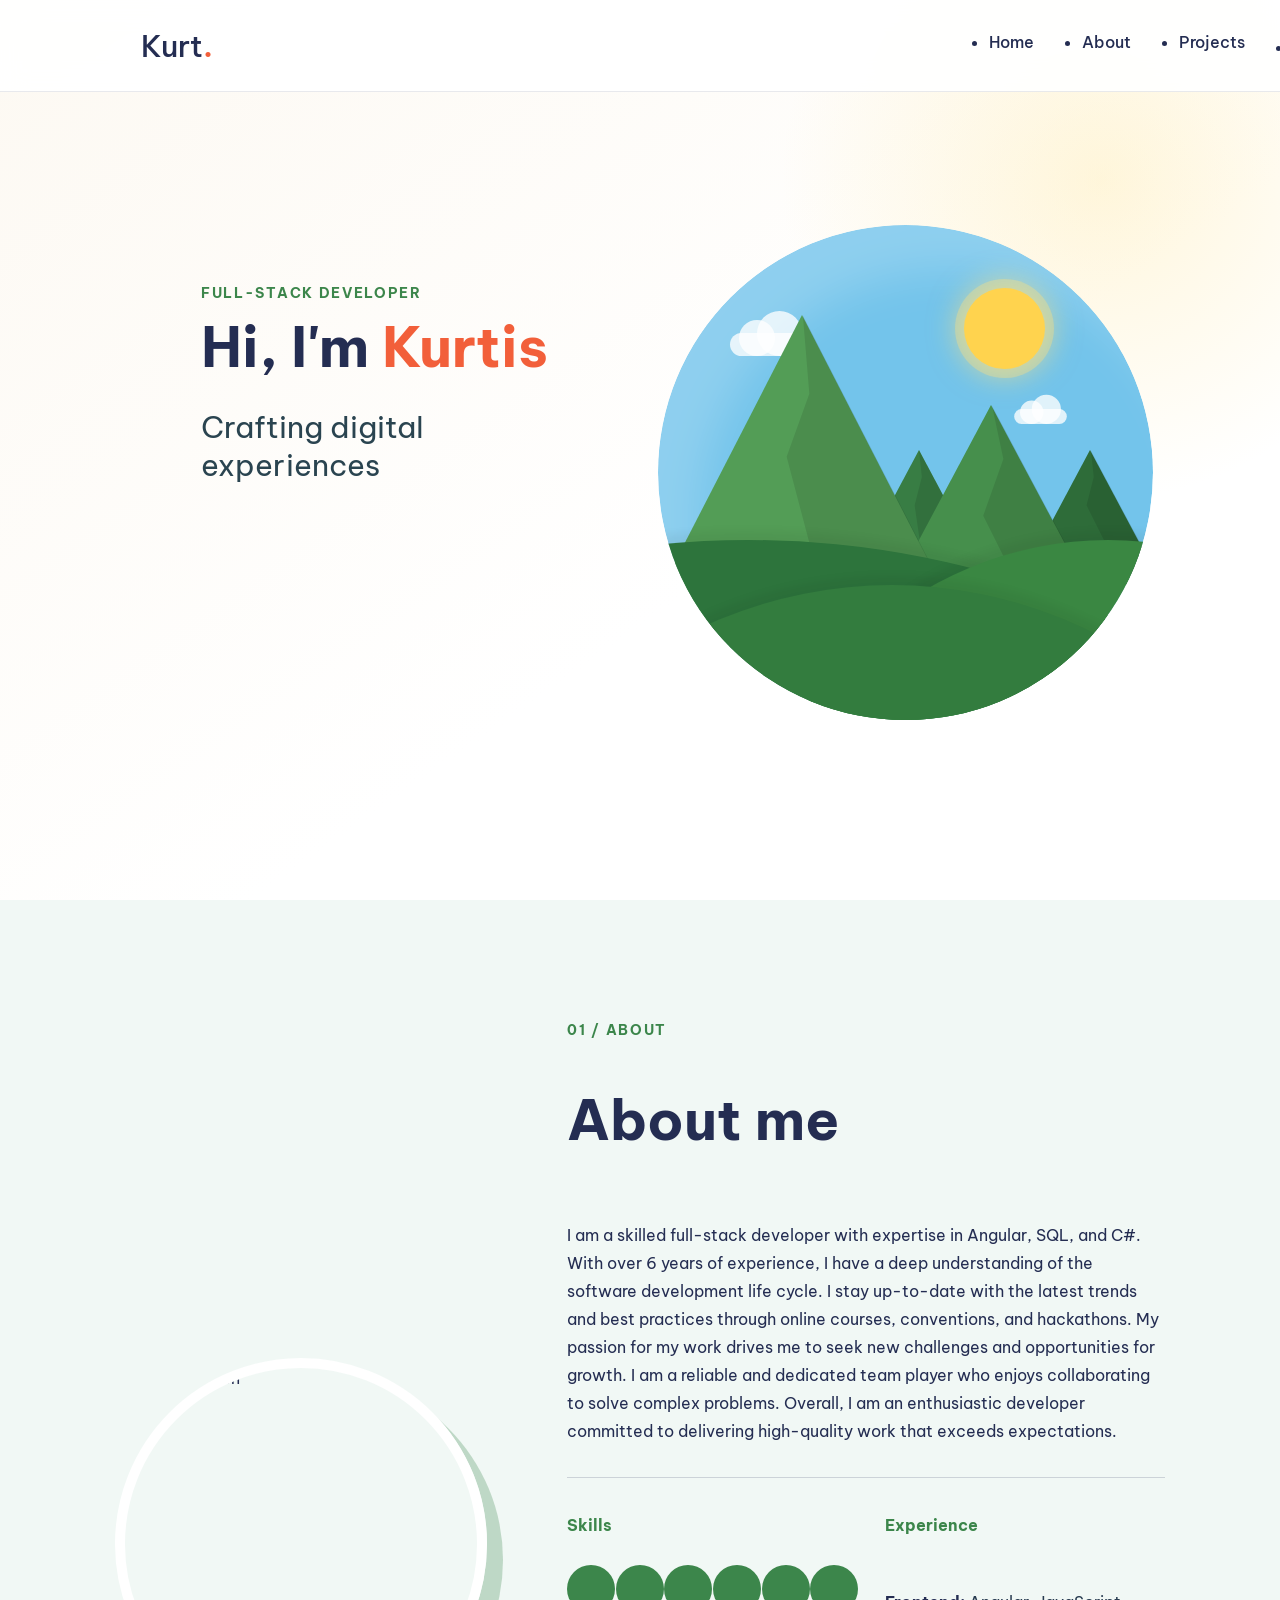
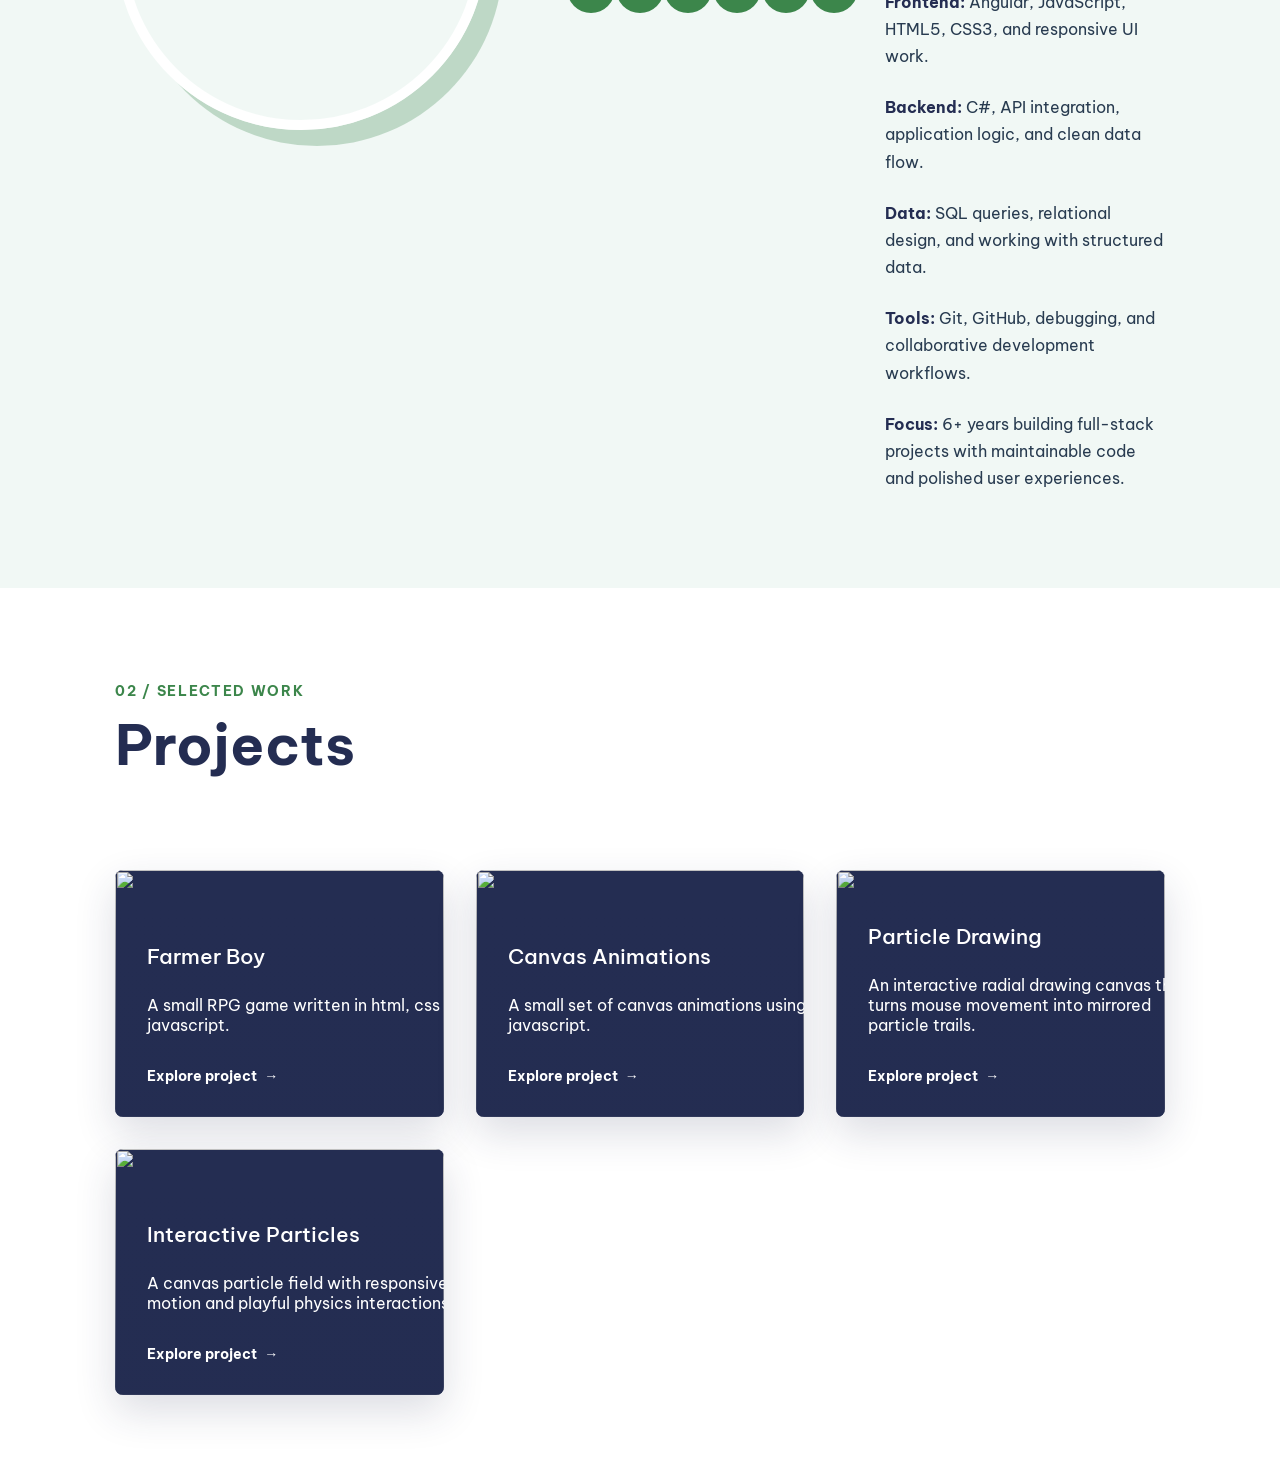
==== index.html @ e7549018 "Used AI to make some improvements feat: Enhance dialogue and shop interactions post-boss defeat  - A" ====
<!DOCTYPE html>
<html lang="en">
  <head>
    <meta charset="UTF-8" />
    <link rel="icon" type="image/svg+xml" href="favicon.svg" />
    <meta name="viewport" content="width=device-width, initial-scale=1.0" />
    <title>Kurtis Mason Portfolio</title>
    <link rel="preconnect" href="https://fonts.googleapis.com" />
    <link rel="preconnect" href="https://fonts.gstatic.com" crossorigin />
    <link
      href="https://fonts.googleapis.com/css2?family=Be+Vietnam+Pro:wght@400;500;700&display=swap"
      rel="stylesheet"
    />
    <link rel="stylesheet" href="cssreset.css" />
    <link rel="stylesheet" href="styles.css" />
    <script
      src="https://kit.fontawesome.com/8000a0a943.js"
      crossorigin="anonymous"
    ></script>
  </head>

  <body>
    <!-- header section-->
    <header class="header">
      <div class="container header-container">
        <a href="#home" class="logo">Kurt<b>.</b></a>
        <nav>
          <ul role="list" class="nav-list">
            <li><a href="#home">Home</a></li>
            <li><a href="#about">About</a></li>
            <li><a href="#projects">Projects</a></li>
            <!--<li><a href="#contact">Contact</a></li>-->
            <li><i class="fa fa-moon" onclick="setDarkMode(this)"></i></li>
            <i class="fa fa-times mobile-only" onclick="closeMenu()"></i>
          </ul>
          <i class="fa fa-bars mobile-only" onclick="openMenu()"></i>
        </nav>
      </div>
    </header>

    <main>
      <!-- home section -->
      <section class="home" id="home">
        <div class="container home-container">
          <div class="intro-container">
            <p class="eyebrow">Full-stack developer</p>
            <h1 class="fs-primary-heading">Hi, I'm <span>Kurtis</span></h1>
            <p class="sub-text">Crafting digital experiences</p>
          </div>
          <div class="css-art">
            <div class="background">
                <div class="sky">
                  <div class="sun"></div>
                  <div class="cloud cloud1"></div>
                  <div class="cloud cloud2"></div>
                  <div class="moon">
                    <div class="crater crater1"></div>
                    <div class="crater crater2"></div>
                    <div class="crater crater3"></div>
                  </div>
                  <div class="star star1"><span>&#10022;</span></div>
                  <div class="star star2"><span>&#10022;</span></div>
                  <div class="star star3"><span>&#10022;</span></div>
                  <div class="dot1"></div>
                  <div class="dot2"></div>
                </div>
              </div>
              <div class="foreground">
                <div class="mountain1"></div>
                <div class="mountain2"></div>
                <div class="mountain3"></div>
                <div class="mountain4"></div>
                <div class="ground1"></div>
                <div class="ground2"></div>
                <div class="ground3"></div>
                <div class="cliff1"></div>
              </div>
            </div>
        </div>
      </section>

      <section class="about" id="about">
        <div class="about-container">
          <div class="col-1">
            <div class="img">
              <img src="assets/about.jpg" alt="Kurtis Mason" />
            </div>
          </div>
          <div class="col-2">
            <p class="section-label">01 / About</p>
            <h1 class="fs-primary-heading">About me</h1>
            <p>
              I am a skilled full-stack developer with expertise in Angular,
              SQL, and C#. With over 6 years of experience, I have a deep
              understanding of the software development life cycle. I stay
              up-to-date with the latest trends and best practices through
              online courses, conventions, and hackathons. My passion for my
              work drives me to seek new challenges and opportunities for
              growth. I am a reliable and dedicated team player who enjoys
              collaborating to solve complex problems. Overall, I am an
              enthusiastic developer committed to delivering high-quality work
              that exceeds expectations.
            </p>

            <div class="experience-grid">
              <div class="skills">
                <h2>Skills</h2>
                <div class="skill-icons" aria-label="Skills">
                  <i class="fa-brands fa-angular" title="Angular"></i>
                  <i class="fa-brands fa-js" title="JavaScript"></i>
                  <i class="fa-solid fa-code" title="HTML and CSS"></i>
                  <i class="fa-solid fa-server" title="C# and APIs"></i>
                  <i class="fa-solid fa-database" title="SQL"></i>
                  <i class="fa-brands fa-git-alt" title="Git and GitHub"></i>
                </div>
              </div>
              <div class="experience">
                <h2>Experience</h2>
                <div class="experience-list">
                  <p><strong>Frontend:</strong> Angular, JavaScript, HTML5, CSS3, and responsive UI work.</p>
                  <p><strong>Backend:</strong> C#, API integration, application logic, and clean data flow.</p>
                  <p><strong>Data:</strong> SQL queries, relational design, and working with structured data.</p>
                  <p><strong>Tools:</strong> Git, GitHub, debugging, and collaborative development workflows.</p>
                  <p><strong>Focus:</strong> 6+ years building full-stack projects with maintainable code and polished user experiences.</p>
                </div>
              </div>
            </div>
          </div>
        </div>
      </section>

      <section class="projects container" id="projects">
        <p class="section-label">02 / Selected work</p>
        <h1 class="fs-primary-heading">Projects</h1>
        <div class="project-list">
          <div class="card">
            <img src="assets/farmer-boy.png" alt="" />
            <div class="card-layer">
              <p class="title">Farmer Boy</p>
              <p class="description">
                A small RPG game written in html, css and javascript.
              </p>
              <a class="project-link" href="./javascript-games/rpg-game/index.html"
                >Explore project <span aria-hidden="true">&rarr;</span></a>
            </div>
          </div>
          <div class="card">
            <img src="assets/canvas-animations.png" alt="" />
            <div class="card-layer">
              <p class="title">Canvas Animations</p>
              <p class="description">
                A small set of canvas animations using javascript.
              </p>

              <a class="project-link" href="./canvas-animations/index.html"
                >Explore project <span aria-hidden="true">&rarr;</span></a>
            </div>
          </div>
          <div class="card">
            <img src="assets/canvas-animations.png" alt="" />
            <div class="card-layer">
              <p class="title">Particle Drawing</p>
              <p class="description">
                An interactive radial drawing canvas that turns mouse movement
                into mirrored particle trails.
              </p>
              <a class="project-link" href="./canvas-animations/index1.html"
                >Explore project <span aria-hidden="true">&rarr;</span></a>
            </div>
          </div>
          <div class="card">
            <img src="assets/canvas-animations.png" alt="" />
            <div class="card-layer">
              <p class="title">Interactive Particles</p>
              <p class="description">
                A canvas particle field with responsive motion and playful
                physics interactions.
              </p>
              <a class="project-link" href="./canvas-animations/index2.html"
                >Explore project <span aria-hidden="true">&rarr;</span></a>
            </div>
          </div>
        </div>
      </section>
    </main>

    <script src="main.js"></script>
  </body>
</html>
---- styles.css ----
:root {
  --clr-accent-500: hsl(12, 60%, 45%);
  --clr-accent-400: hsl(12, 88%, 59%);
  --clr-accent-300: hsl(12, 88%, 75%);
  --clr-accent-100: hsl(13, 100%, 96%);

  --clr-primary-400: hsl(228, 39%, 23%);

  --clr-neutral-900: hsl(232, 12%, 13%);
  --clr-neutral-100: hsl(0, 0%, 100%);
  --clr-surface-soft: hsl(156, 33%, 96%);
  --clr-surface-warm: hsl(38, 70%, 97%);
  --clr-meadow-400: hsl(132, 38%, 38%);

  --ff-primary: "Be Vietnam Pro", sans-serif;

  --ff-body: var(--ff-primary);
  --ff-heading: var(--ff-primary);

  --fw-regular: 400;
  --fw-semi-bold: 500;
  --fw-bold: 700;

  --fs-200: 0.8125rem;
  --fs-300: 0.875rem;
  --fs-400: 0.9375rem;
  --fs-500: 1rem;
  --fs-600: 1.3rem;
  --fs-700: 1.875rem;
  --fs-800: 2.5rem;
  --fs-900: 3.5rem;

  --fs-body: var(--fs-400);
  --fs-primary-heading: var(--fs-800);
  --fs-secondary-heading: var(--fs-700);
  --fs-nav: var(--fs-600);
  --fs-button: var(--fs-300);
  --fs-logo: var(--fs-700);
  --fs-icon: var(--fs-600);

  --size-100: 0.25rem;
  --size-200: 0.5rem;
  --size-300: 0.75rem;
  --size-400: 1rem;
  --size-500: 1.5rem;
  --size-600: 2rem;
  --size-700: 3rem;
  --size-800: 4rem;
  --size-900: 5rem;

  --max-width: 72rem;
}

.dark-mode {
  --clr-accent-500: hsl(12, 60%, 45%);
  --clr-accent-400: hsl(12, 88%, 59%);
  --clr-accent-300: hsl(12, 88%, 75%);
  --clr-accent-100: hsl(13, 100%, 96%);

  --clr-primary-400: hsl(13, 100%, 96%);

  --clr-neutral-900: hsl(0 0% 100%);
  --clr-neutral-100: hsl(232, 12%, 13%);
  --clr-surface-soft: hsl(190, 20%, 17%);
  --clr-surface-warm: hsl(220, 18%, 15%);
  --clr-meadow-400: hsl(135, 44%, 58%);
}

@media (min-width: 50em) {
  :root {
    --fs-body: var(--fs-500);
    --fs-primary-heading: var(--fs-900);
    --fs-secondary-heading: var(--fs-700);

    --fs-nav: var(--fs-500);
  }
}

/* general styling */

html {
  scroll-behavior: smooth;
}
body {
  font-size: var(--fs-body);
  font-family: var(--ff-body);
  color: var(--clr-primary-400);
  background: var(--clr-neutral-100);
  margin: 0 auto;
  transition: background-color 0.15s ease, color 0.15s ease;
}

p:not([class]) {
  max-width: 100ch;
}

section {
  padding-left: 9%;
  padding-right: 9%;
}

.container {
  max-width: var(--max-width);
  margin: 0 auto;
}

/* button */

.button {
  display: inline-flex;
  cursor: pointer;
  text-decoration: none;
  border: 0;
  border-radius: 100vmax;
  padding: 1em 2em;
  font-weight: var(--fw-bold);
  font-size: var(--fs-button);
  line-height: 1;
  color: var(--clr-neutral-100);
  background-color: var(--clr-accent-400);
  box-shadow: 0 1.125em 1em -1em var(--clr-accent-500);
}

.button[data-type="inverted"] {
  background-color: var(--clr-neutral-100);
  color: var(--clr-accent-400);
}

.button[data-shadow="none"] {
  box-shadow: none;
}

.button:hover,
.button:focus-visible {
  background-color: var(--clr-accent-300);
}

.button[data-type="inverted"]:hover,
.button[data-type="inverted"]:focus-visible {
  background-color: var(--clr-neutral-100);
  color: var(--clr-accent-300);
}

/* Icons */

i.fa {
  cursor: pointer;
  font-size: var(--fs-icon);
}

i.fa.mobile-only {
  display: none;
}

@media (max-width: 50em) {
  i.fa.mobile-only {
    display: block;
  }
}

/* Logo */
.logo {
  text-decoration: none;
  font-size: var(--fs-logo);
  color: var(--clr-primary-400);
  font-weight: var(--fw-semi-bold);
}

.logo b {
  color: var(--clr-accent-400);
}

/* navigation */

.header {
  position: fixed;
  top: 0;
  width: 100%;
  background-color: color-mix(in srgb, var(--clr-neutral-100) 92%, transparent);
  backdrop-filter: blur(0.8rem);
  border-bottom: 1px solid color-mix(in srgb, var(--clr-primary-400) 10%, transparent);
  padding: var(--size-400) 6%;
  z-index: 10;
}

.header-container {
  display: flex;
  justify-content: space-between;
  align-items: center;
  z-index: 10;
  max-width: var(--max-width);
  margin: 0 auto;
}

.nav-list {
  display: flex;
  gap: clamp(var(--size-400), 5vw, var(--size-700));
  font-weight: var(--fw-semi-bold);
  font-size: var(--fs-nav);
}

.nav-list a {
  text-decoration: none;
  color: var(--clr-primary-400);
  position: relative;
}

.nav-list a::after {
  content: "";
  position: absolute;
  width: 0;
  height: var(--size-100);
  background: var(--clr-accent-400);
  left: 0;
  bottom: calc(var(--size-200) * -1);
  border-radius: var(--size-100);
  transition: 0.5s;
}

.nav-list a:hover::after {
  width: 100%;
}

.nav-list a:hover,
.nav-list a:focus {
  color: var(--clr-accent-400);
}

.nav-list .fa {
  width: 2ch;
}

@media (max-width: 50em) {
  .nav-list {
    position: fixed;
    top: 0;
    right: -20ch;
    width: 20ch;
    height: 100%;
    background: var(--clr-accent-400);
    padding-top: var(--size-700);
    display: block;
    transition: right 0.5s;
  }

  .nav-list.show-menu {
    right: 0;
  }

  .nav-list li {
    margin: var(--size-400);
  }

  .nav-list .fa {
    position: absolute;
    top: var(--size-400);
  }

  .nav-list > .fa {
    left: var(--size-400);
  }

  .nav-list li .fa {
    right: var(--size-400);
  }

  .nav-list a:hover,
  .nav-list a:focus {
    color: var(--clr-neutral-900);
  }
}

/* Home section */

section.home {
  min-height: 100vh;
  position: relative;
  overflow: hidden;
  background:
    radial-gradient(circle at 86% 20%, hsl(45, 100%, 80%, 0.35), transparent 20rem),
    linear-gradient(145deg, var(--clr-surface-warm), var(--clr-neutral-100) 60%);
}

section.home .intro-container {
  padding-top: 20vh;
  justify-self: center;
  position: relative;
  z-index: 1;
}

section.home .container {
  display: grid;
  column-gap: var(--size-300);
  position: relative;
}

section.home h1 {
  margin: var(--size-200) 0;
  font-weight: var(--fw-bold);
}

section.home h1 span {
  color: var(--clr-accent-400);
}

section.home .sub-text {
  font-size: var(--fs-700);
  max-width: 17ch;
  color: color-mix(in srgb, var(--clr-primary-400) 74%, var(--clr-meadow-400));
}

.eyebrow,
.section-label {
  color: var(--clr-meadow-400);
  font-size: var(--fs-300);
  font-weight: var(--fw-bold);
  letter-spacing: 0.12em;
  text-transform: uppercase;
}

.css-art {
  justify-self: center;
  align-self: center;
  margin-top: 5vh;
  z-index: 1;
}

@media (min-width: 70em) {
  section.home .container {
    grid-template-columns: repeat(2, 1fr);
  }
  section.home .intro-container {
    padding-top: 30vh;
  }
  .css-art {
    margin-top: 25vh;
  }
}

/* CSS artwork */

.css-art {
  width: 55vmin;
  height: 55vmin;
  border-radius: 50%;
  position: relative;
  overflow: hidden;
  z-index: 1;
}

.css-art .background {
  width: 55vmin;
  height: 55vmin;
  border-radius: 50%;
  position: absolute;
  background-color: rgb(115, 196, 235);
  box-shadow: inset 5vmin 5vmin 5vmin rgba(255, 255, 255, 0.2);
  transition: background-color 0.3s ease, box-shadow 0.3s ease;
  animation: sky-color-cycle 18s ease-in-out infinite;
}

.css-art .sky {
  position: absolute;
  inset: 0;
  animation: sky-sway 18s ease-in-out infinite alternate;
}

.css-art .sun {
  width: 9vmin;
  height: 9vmin;
  position: absolute;
  top: 7vmin;
  left: 34vmin;
  border-radius: 50%;
  background: rgb(255, 211, 78);
  box-shadow: 0 0 0 1vmin rgba(255, 224, 123, 0.35),
    0 0 3vmin 1vmin rgba(255, 224, 123, 0.55);
  transition: opacity 0.45s ease, transform 0.45s ease;
  animation: sun-cycle 18s ease-in-out infinite;
}

.css-art .cloud {
  width: 9vmin;
  height: 2.5vmin;
  position: absolute;
  border-radius: 3vmin;
  background: rgba(255, 255, 255, 0.78);
  transition: opacity 0.45s ease, transform 0.45s ease;
  animation: cloud-cycle 18s ease-in-out infinite;
}

.css-art .cloud::before,
.css-art .cloud::after {
  content: "";
  position: absolute;
  bottom: 0;
  border-radius: 50%;
  background: inherit;
}

.css-art .cloud::before {
  width: 4vmin;
  height: 4vmin;
  left: 1vmin;
}

.css-art .cloud::after {
  width: 5vmin;
  height: 5vmin;
  right: 1vmin;
}

.css-art .cloud1 {
  top: 12vmin;
  left: 8vmin;
}

.css-art .cloud2 {
  top: 20vmin;
  left: 38vmin;
  transform: scale(0.65);
}

.css-art .moon {
  width: 10vmin;
  height: 10vmin;
  border-radius: 50%;
  background-color: rgb(253, 253, 253);
  position: absolute;
  left: 34vmin;
  top: 7vmin;
  box-shadow: 0 0 2vmin 0.5vmin rgba(255, 255, 255, 0.5),
    inset 0 -1.5vmin 0 rgba(0, 0, 0, 0.05),
    inset 0 -3vmin 0 rgba(0, 0, 0, 0.025);
  opacity: 0;
  transform: scale(0.7);
  transition: opacity 0.45s ease, transform 0.45s ease;
  animation: moon-cycle 18s ease-in-out infinite;
}

.css-art .moon .crater {
  width: 0.8vmin;
  height: 0.8vmin;
  border-radius: 50%;
  background-color: rgb(240, 240, 240);
  position: absolute;
  left: 3.2vmin;
  top: 2.8vmin;
  box-shadow: inset 0.1vmin 0.1vmin 0.1vmin rgba(0, 0, 0, 0.1);
}

.css-art .moon .crater2 {
  width: 1.5vmin;
  height: 1.5vmin;
  left: 1.5vmin;
  top: 2.5vmin;
}

.css-art .moon .crater3 {
  left: 1.5vmin;
  top: 4.25vmin;
}

.css-art .star {
  position: absolute;
  color: rgb(240, 240, 240);
  opacity: 0;
  transition: opacity 0.45s ease;
  animation: star-cycle 18s ease-in-out infinite;
}

.css-art .star1 {
  top: 5vmin;
  left: 14vmin;
  font-size: 2vmin;
}

.css-art .star2 {
  top: 2vmin;
  left: 28vmin;
  font-size: 4vmin;
}

.css-art .star3 {
  top: 10vmin;
  left: 22vmin;
  font-size: 3vmin;
}

.css-art .foreground .mountain1 {
  width: 0;
  height: 0;
  border-left: 8vmin solid transparent;
  border-right: 8vmin solid transparent;
  border-bottom: 15vmin solid rgb(56, 125, 68);
  animation: landscape-cycle 18s ease-in-out infinite;

  position: absolute;

  top: 25vmin;
  left: 21vmin;
}
.css-art .foreground .mountain1::after {
  content: "";
  width: 0;
  height: 0;
  border-left: 8vmin solid transparent;
  border-right: 8vmin solid transparent;
  border-bottom: 15vmin solid rgba(0, 0, 0, 0.1);
  animation: landscape-shadow-cycle 18s ease-in-out infinite;

  position: absolute;

  left: -8vmin;
  clip-path: polygon(52% 20%, 47% 41%, 55% 100%, 100% 100%, 50% 0);
}

.css-art .foreground .mountain2 {
  width: 0;
  height: 0;
  border-left: 8vmin solid transparent;
  border-right: 8vmin solid transparent;
  border-bottom: 15vmin solid rgb(46, 108, 57);
  animation: landscape-cycle 18s ease-in-out infinite;

  position: absolute;

  top: 25vmin;
  left: 40vmin;
}

.css-art .foreground .mountain2::after {
  content: "";
  width: 0;
  height: 0;
  border-left: 8vmin solid transparent;
  border-right: 8vmin solid transparent;
  border-bottom: 15vmin solid rgba(0, 0, 0, 0.1);
  animation: landscape-shadow-cycle 18s ease-in-out infinite;

  position: absolute;
  left: -7.9vmin;
  clip-path: polygon(52% 20%, 47% 41%, 70% 90%, 100% 100%, 50% 0);
}

.css-art .foreground .mountain3 {
  width: 0;
  height: 0;
  border-left: 16vmin solid transparent;
  border-right: 16vmin solid transparent;
  border-bottom: 30vmin solid rgb(70, 143, 76);
  animation: landscape-cycle 18s ease-in-out infinite;

  position: absolute;

  top: 20vmin;
  left: 21vmin;
}

.css-art .foreground .mountain3::after {
  content: "";
  width: 0;
  height: 0;
  border-left: 16vmin solid transparent;
  border-right: 16vmin solid transparent;
  border-bottom: 30vmin solid rgba(0, 0, 0, 0.1);
  animation: landscape-shadow-cycle 18s ease-in-out infinite;

  position: absolute;

  left: -15.9vmin;
  clip-path: polygon(54% 20%, 47% 41%, 70% 90%, 51% 100%, 100% 100%, 50% 0);
}

.css-art .foreground .mountain4 {
  width: 0;
  height: 0;
  border-left: 18vmin solid transparent;
  border-right: 18vmin solid transparent;
  border-bottom: 35vmin solid rgb(83, 157, 86);
  animation: landscape-cycle 18s ease-in-out infinite;

  position: absolute;

  top: 10vmin;
  left: -2vmin;
}

.css-art .foreground .mountain4::after {
  content: "";
  width: 0;
  height: 0;
  border-left: 18vmin solid transparent;
  border-right: 18vmin solid transparent;
  border-bottom: 35vmin solid rgba(0, 0, 0, 0.1);
  animation: landscape-shadow-cycle 18s ease-in-out infinite;

  position: absolute;

  left: -17.9vmin;
  clip-path: polygon(52% 25%, 45% 45%, 55% 84%, 51% 100%, 100% 100%, 50% 0);
}

.css-art .foreground .ground1 {
  width: 200vmin;
  height: 200vmin;
  border-radius: 50%;
  position: absolute;
  background-color: rgb(45, 116, 60);
  animation: landscape-ground-cycle 18s ease-in-out infinite;

  left: -90vmin;
  bottom: -180vmin;

  box-shadow: 0 0 1vmin 1vmin rgba(0, 0, 0, 0.05);
}

.css-art .foreground .ground2 {
  width: 80vmin;
  height: 80vmin;
  border-radius: 50%;
  position: absolute;
  background-color: rgb(58, 135, 66);
  animation: landscape-ground-cycle 18s ease-in-out infinite;

  left: 10vmin;
  bottom: -60vmin;
  box-shadow: 0 0 1vmin 1vmin rgba(0, 0, 0, 0.05);
}

.css-art .foreground .ground3 {
  width: 100vmin;
  height: 100vmin;
  border-radius: 50%;
  position: absolute;
  background-color: rgb(51, 124, 62);
  animation: landscape-ground-cycle 18s ease-in-out infinite;

  left: -24vmin;
  bottom: -85vmin;
  box-shadow: 0 0 1vmin 1vmin rgba(0, 0, 0, 0.05);
}

@keyframes sky-sway {
  from {
    transform: rotate(-4deg);
  }

  to {
    transform: rotate(4deg);
  }
}

@keyframes sky-color-cycle {
  0%,
  45% {
    background-color: rgb(115, 196, 235);
    box-shadow: inset 5vmin 5vmin 5vmin rgba(255, 255, 255, 0.2);
  }

  65%,
  82% {
    background-color: rgb(44, 62, 80);
    box-shadow: inset 5vmin 5vmin 5vmin rgba(255, 255, 255, 0.1);
  }

  100% {
    background-color: rgb(115, 196, 235);
    box-shadow: inset 5vmin 5vmin 5vmin rgba(255, 255, 255, 0.2);
  }
}

@keyframes sun-cycle {
  0%,
  12% {
    opacity: 0;
    transform: translateY(18vmin) scale(0.8);
  }

  25%,
  42% {
    opacity: 1;
    transform: translateY(0) scale(1);
  }

  55%,
  100% {
    opacity: 0;
    transform: translateY(18vmin) scale(0.8);
  }
}

@keyframes moon-cycle {
  0%,
  52% {
    opacity: 0;
    transform: translateY(18vmin) scale(0.7);
  }

  65%,
  82% {
    opacity: 1;
    transform: translateY(0) scale(1);
  }

  100% {
    opacity: 0;
    transform: translateY(18vmin) scale(0.7);
  }
}

@keyframes cloud-cycle {
  0%,
  48% {
    opacity: 1;
  }

  58%,
  100% {
    opacity: 0;
  }
}

@keyframes star-cycle {
  0%,
  52% {
    opacity: 0;
  }

  64%,
  84% {
    opacity: 1;
  }

  100% {
    opacity: 0;
  }
}

@keyframes landscape-cycle {
  0%,
  45% {
    border-bottom-color: rgb(56, 125, 68);
  }

  65%,
  82% {
    border-bottom-color: rgb(24, 55, 41);
  }

  100% {
    border-bottom-color: rgb(56, 125, 68);
  }
}

@keyframes landscape-shadow-cycle {
  0%,
  45% {
    border-bottom-color: rgba(0, 0, 0, 0.1);
  }

  65%,
  82% {
    border-bottom-color: rgba(0, 0, 0, 0.28);
  }

  100% {
    border-bottom-color: rgba(0, 0, 0, 0.1);
  }
}

@keyframes landscape-ground-cycle {
  0%,
  45% {
    background-color: rgb(45, 116, 60);
  }

  65%,
  82% {
    background-color: rgb(20, 49, 32);
  }

  100% {
    background-color: rgb(45, 116, 60);
  }
}

@media (prefers-reduced-motion: reduce) {
  .css-art .sky {
    animation: none;
  }
}

/* About section */

section.about .about-container {
  display: flex;
  justify-content: center;
  align-items: center;
  gap: clamp(var(--size-600), 7vw, var(--size-900));
  max-width: var(--max-width);
  margin-inline: auto;
  padding-top: var(--size-900);
  padding-bottom: var(--size-900);
}

section.about {
  background-color: var(--clr-surface-soft);
}

.about-container .col-2 {
  max-width: 44rem;
}

section.about .img {
  width: min(22rem, 35vw);
  aspect-ratio: 1;
  overflow: hidden;
  border: 0.65rem solid var(--clr-neutral-100);
  border-radius: 50%;
  box-shadow: 1rem 1rem 0 color-mix(in srgb, var(--clr-meadow-400) 28%, transparent);
}

section.about .img img {
  width: 100%;
  height: 100%;
  object-fit: cover;
}

.about-container .col-2 > p {
  padding-top: var(--size-500);
  line-height: 1.75;
}

@media (max-width: 55em) {
  section.about .about-container {
    flex-wrap: wrap;
  }

  .about-container .col-1 {
    display: none;
  }

  .about-container .col-2 {
    padding-top: var(--size-500);
    margin-left: 0;
  }
}

.experience-grid {
  margin-top: var(--size-600);
  padding-top: var(--size-500);
  display: grid;
  grid-template-columns: repeat(2, minmax(0, 1fr));
  gap: clamp(var(--size-500), 3vw, var(--size-700));
  border-top: 1px solid color-mix(in srgb, var(--clr-primary-400) 18%, transparent);
}

.experience-grid > div {
  display: flex;
  flex-direction: column;
  gap: var(--size-400);
}

.experience-grid > div h2 {
  font-size: var(--fs-500);
  color: var(--clr-meadow-400);
}

.skill-icons {
  display: grid;
  grid-template-columns: repeat(6, minmax(0, 1fr));
  gap: var(--size-300);
}

.skill-icons i {
  display: inline-flex;
  width: 3rem;
  height: 3rem;
  align-items: center;
  justify-content: center;
  border-radius: 999px;
  color: var(--clr-neutral-100);
  background: var(--clr-meadow-400);
  font-size: 1.15rem;
}

.experience-list p {
  line-height: 1.7;
  padding-top: var(--size-200);
}

.experience {
  justify-content: space-between;
}

.experience-list p {
  color: color-mix(in srgb, var(--clr-primary-400) 84%, var(--clr-meadow-400));
}

.experience-list strong {
  color: var(--clr-primary-400);
}

@media (max-width: 40em) {
  .experience-grid {
    grid-template-columns: 1fr;
  }

  .skill-icons {
    grid-template-columns: repeat(3, minmax(0, 1fr));
  }
}

/* projects section */

section.projects {
  padding-top: var(--size-900);
  padding-bottom: var(--size-900);
  max-width: var(--max-width);
}

section.projects h1 {
  margin-top: var(--size-200);
}

.project-list {
  padding-top: var(--size-700);
  display: grid;
  grid-template-columns: repeat(auto-fit, minmax(min(100%, 19rem), 1fr));
  gap: var(--size-600);
}

.project-list .card {
  width: 100%;
  aspect-ratio: 4 / 3;
  align-self: center;
  justify-self: center;
  overflow: hidden;
  border-radius: 0.5rem;
  position: relative;
  background: var(--clr-primary-400);
  box-shadow: 0 1rem 2.5rem color-mix(in srgb, var(--clr-primary-400) 16%, transparent);
  transition: transform 0.25s ease, box-shadow 0.25s ease;
}

.project-list .card:hover,
.project-list .card:focus-within {
  transform: translateY(-0.4rem);
  box-shadow: 0 1.4rem 3rem color-mix(in srgb, var(--clr-primary-400) 24%, transparent);
}

.project-list img {
  width: 100%;
  height: 100%;
  display: block;
  object-fit: cover;
  transition: transform 0.4s ease;
}

.project-list .card:hover img,
.project-list .card:focus-within img {
  transform: scale(1.04);
}

.project-list .card-layer {
  width: 100%;
  min-height: 54%;
  background: linear-gradient(transparent, color-mix(in srgb, var(--clr-primary-400) 92%, transparent));
  position: absolute;
  left: 0;
  bottom: 0;
  display: flex;
  align-items: center;
  justify-content: flex-end;
  flex-direction: column;
  padding: var(--size-600);
  color: var(--clr-neutral-100);
  font-size: var(--fs-body);
  text-align: left;
  transition: min-height 0.3s ease, background 0.3s ease;
}

.project-list .card:hover .card-layer,
.project-list .card:focus-within .card-layer {
  min-height: 68%;
  background: linear-gradient(transparent, color-mix(in srgb, var(--clr-meadow-400) 82%, var(--clr-primary-400)));
}

.project-list .card-layer .title {
  width: 100%;
  font-size: var(--fs-600);
  font-weight: var(--fw-semi-bold);
}

.project-list .card-layer .description {
  width: 100%;
  margin-top: var(--size-100);
}

.project-link {
  width: 100%;
  margin-top: var(--size-400);
  color: inherit;
  font-size: var(--fs-300);
  font-weight: var(--fw-bold);
  text-decoration: none;
}

.project-link span {
  display: inline-block;
  margin-left: var(--size-100);
  transition: transform 0.2s ease;
}

.project-link:hover span,
.project-link:focus-visible span {
  transform: translateX(0.3rem);
}

.project-link:focus-visible {
  outline: 2px solid var(--clr-neutral-100);
  outline-offset: 0.3rem;
}

/* Utility classes */

.visually-hidden {
  position: absolute;
  width: 1px;
  height: 1px;
  padding: 0;
  margin: -1px;
  overflow: hidden;
  clip: rect(0, 0, 0, 0);
  white-space: nowrap;
  border: 0;
}

.even-columns {
  display: grid;
  justify-items: center;
}

@media (min-width: 55em) {
  .even-columns {
    grid-auto-flow: column;
    grid-auto-columns: 1fr;
  }
}

.vertical-align-center {
  align-items: center;
}

.justify-self-end {
  justify-self: end;
}

@media (min-width: 50em) {
  .justify-self-end-md {
    justify-self: end;
  }
}

:where(.flow :not(:first-child)) {
  margin-top: var(--flow-spacer, 3em);
}

.text-center {
  text-align: center;
}

.text-center p {
  margin-inline: auto;
}

@media (max-width: 50em) {
  .text-center-sm-only {
    text-align: center;
  }

  .text-center-sm-only p {
    margin-inline: auto;
  }
}

.text-primary-400 {
  color: var(--clr-primary-400);
}
.text-accent-400 {
  color: var(--clr-accent-400);
}
.text-accent-100 {
  color: var(--clr-accent-100);
}
.text-neutral-100 {
  color: var(--clr-neutral-100);
}
.text-neutral-900 {
  color: var(--clr-neutral-900);
}

.bg-primary-400 {
  background-color: var(--clr-primary-400);
}
.bg-accent-400 {
  background-color: var(--clr-accent-400);
}
.bg-accent-100 {
  background-color: var(--clr-accent-100);
}
.bg-neutral-100 {
  background-color: var(--clr-neutral-100);
}
.bg-neutral-900 {
  background-color: var(--clr-neutral-900);
}

.fw-bold {
  font-weight: var(--fw-bold);
}
.fw-semi-bold {
  font-weight: var(--fw-semi-bold);
}
.fw-regular {
  font-weight: var(--fw-regular);
}

.fs-primary-heading {
  font-size: var(--fs-primary-heading);
  line-height: 1.1;
}
.fs-secondary-heading {
  font-size: var(--fs-secondary-heading);
  line-height: 1.1;
}

.fs-300 {
  font-size: var(--fs-300);
}
.fs-400 {
  font-size: var(--fs-400);
}
.fs-500 {
  font-size: var(--fs-500);
}
.fs-600 {
  font-size: var(--fs-600);
}
.fs-700 {
  font-size: var(--fs-700);
}

.padding-block-900 {
  padding-block: var(--size-900);
}
.padding-block-700 {
  padding-block: var(--size-700);
}

.margin-bottom-700 {
  margin-block-end: var(--size-700);
}
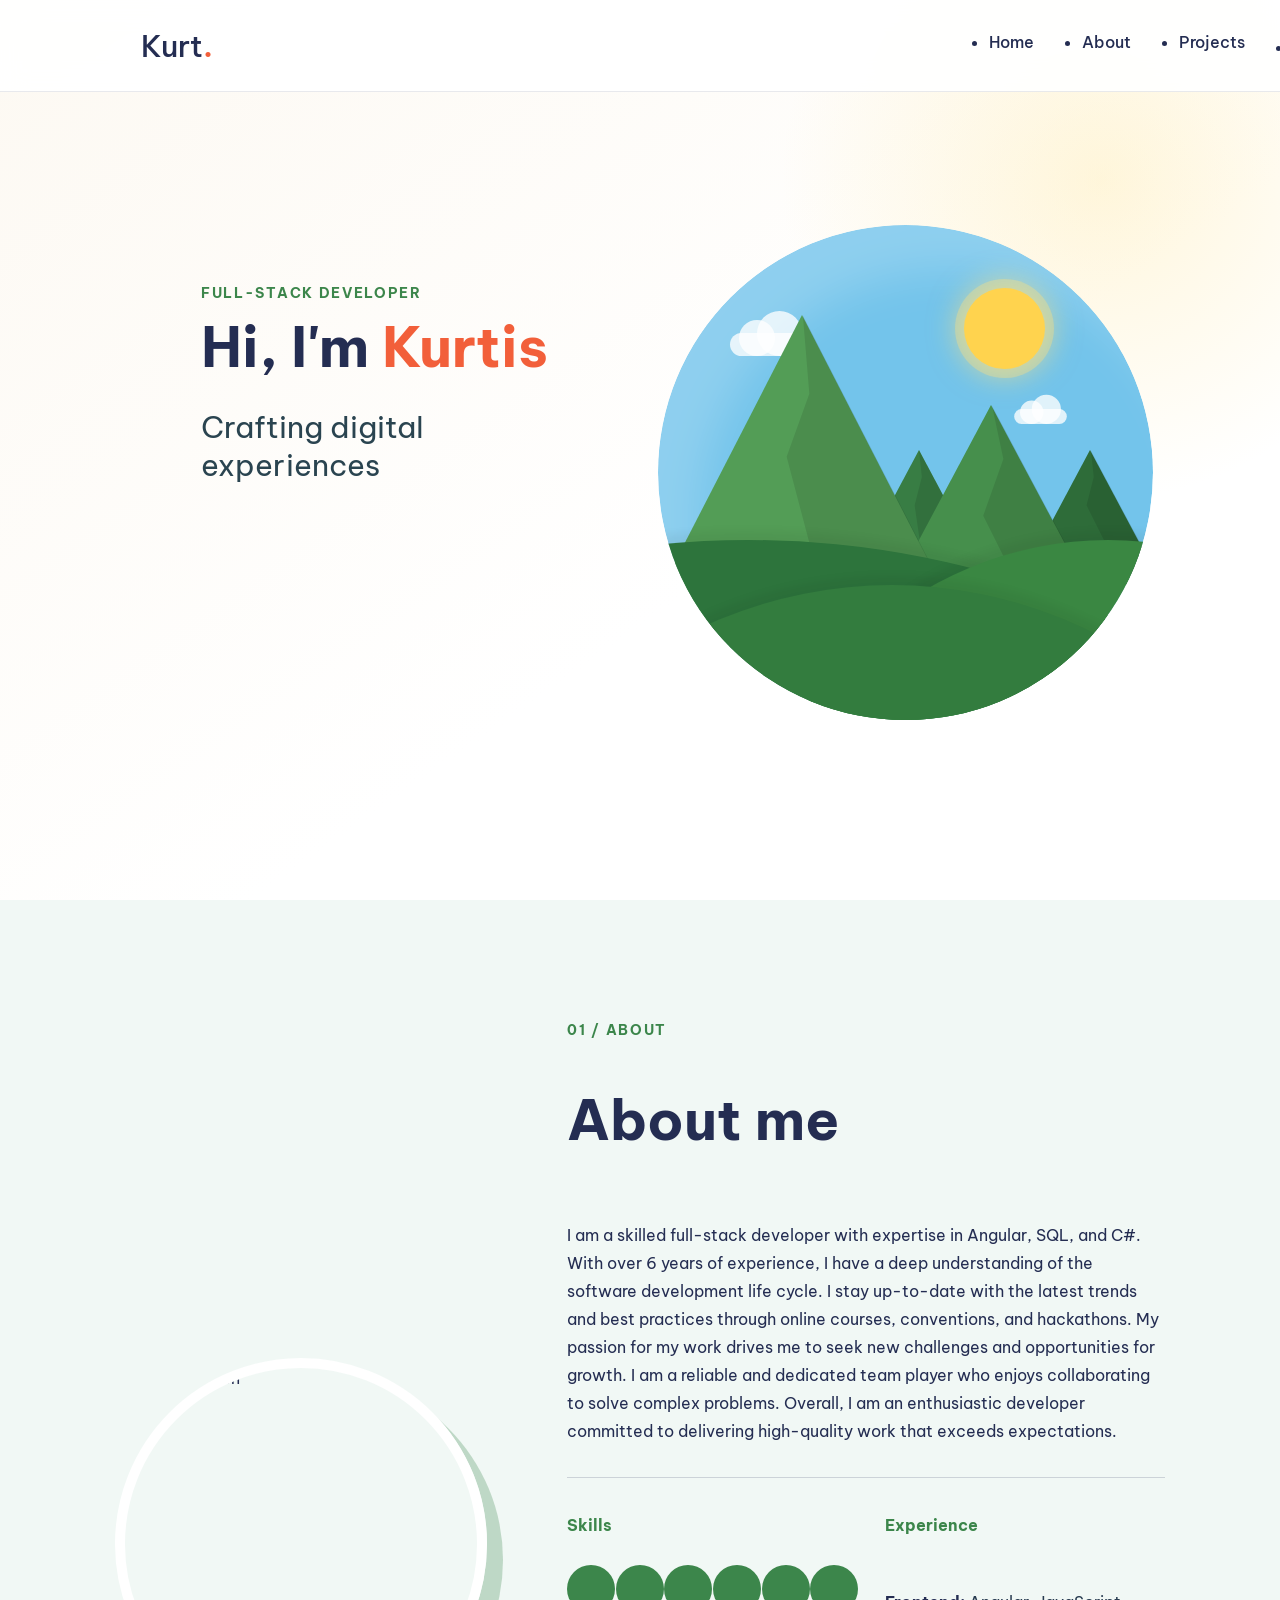
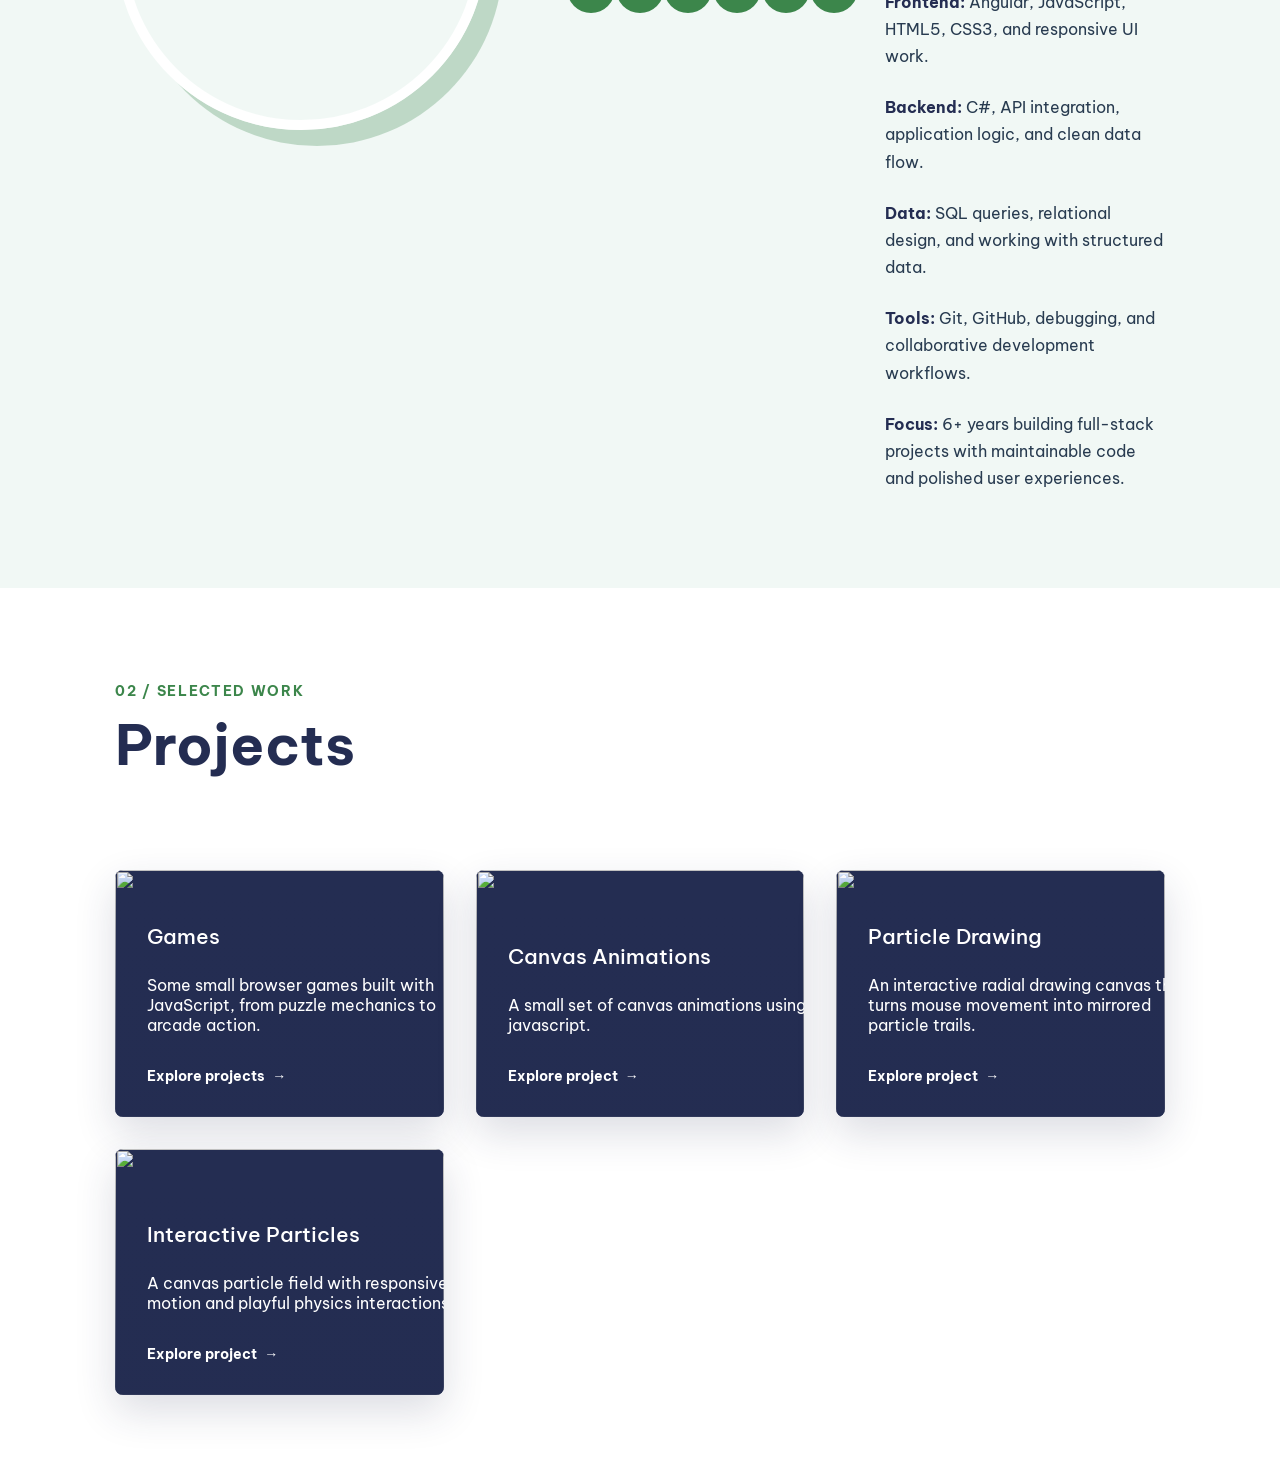
==== commit 8d7a0394: "asteroid game" ====
--- a/index.html
+++ b/index.html
@@ -136,12 +136,12 @@
           <div class="card">
             <img src="assets/farmer-boy.png" alt="" />
             <div class="card-layer">
-              <p class="title">Farmer Boy</p>
+              <p class="title">Games</p>
               <p class="description">
-                A small RPG game written in html, css and javascript.
+                Some small browser games built with JavaScript, from puzzle mechanics to arcade action.
               </p>
-              <a class="project-link" href="./javascript-games/rpg-game/index.html"
-                >Explore project <span aria-hidden="true">&rarr;</span></a>
+              <a class="project-link" href="./javascript-games/index.html"
+                >Explore projects <span aria-hidden="true">&rarr;</span></a>
             </div>
           </div>
           <div class="card">
--- a/styles.css
+++ b/styles.css
@@ -236,7 +236,7 @@
     top: 0;
     right: -20ch;
     width: 20ch;
-    height: 100%;
+    height: 100vh;
     background: var(--clr-accent-400);
     padding-top: var(--size-700);
     display: block;
